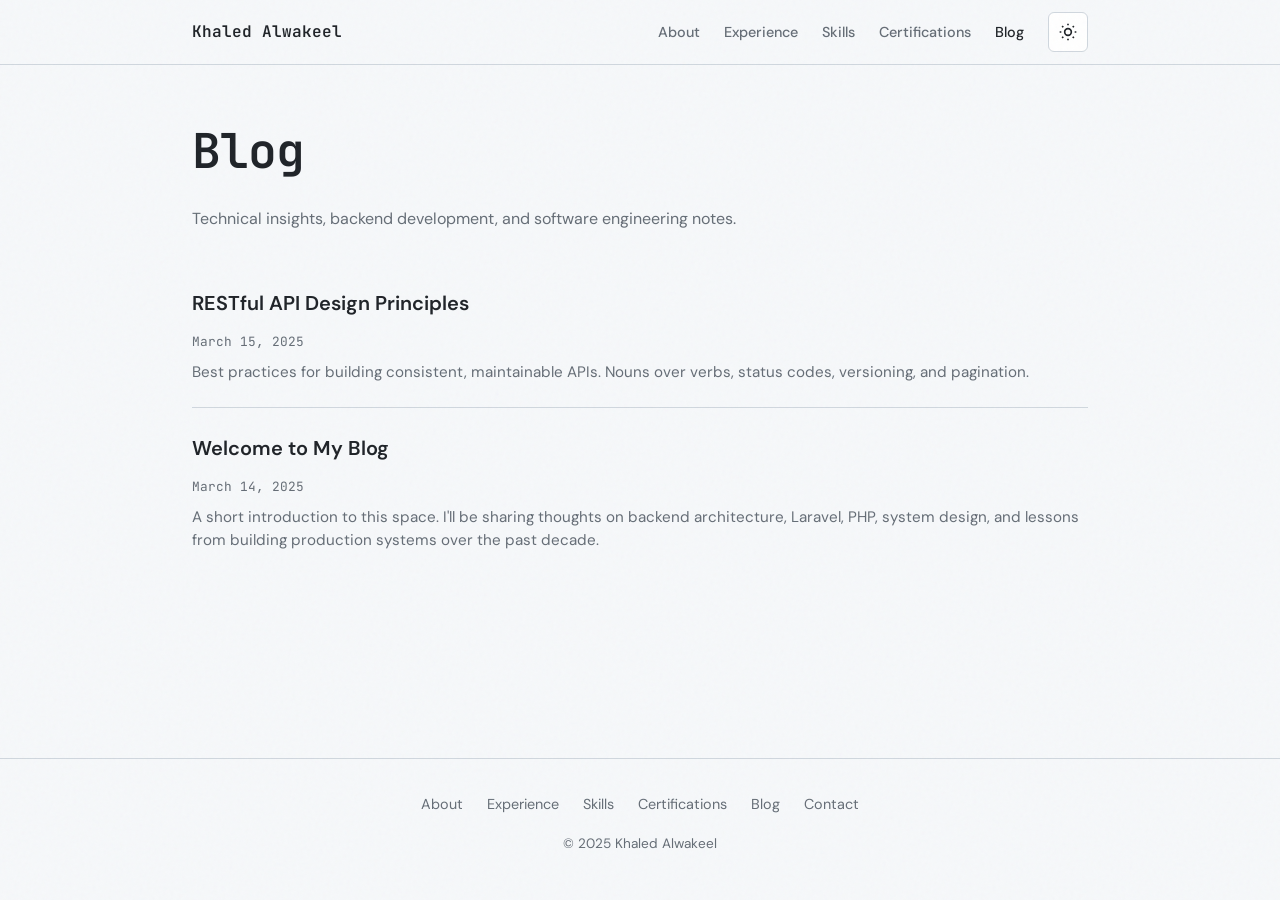
==== blog/index.html @ 08fc2f67 "Add initial portfolio site and blog Create the static portfolio and blog site for Khaled Alwakeel. A" ====
<!DOCTYPE html>
<html lang="en" data-theme="dark">
<head>
  <meta charset="UTF-8">
  <meta name="viewport" content="width=device-width, initial-scale=1.0">
  <meta name="description" content="Blog - Khaled Alwakeel. Technical insights, backend development, and software engineering.">
  <title>Blog | Khaled Alwakeel</title>
  <link rel="stylesheet" href="../css/styles.css">
</head>
<body>
  <div class="site-wrapper">
    <header class="site-header">
      <div class="container">
        <div class="header-inner">
          <div class="site-logo">
            <a href="../index.html">Khaled Alwakeel</a>
          </div>
          <nav>
            <ul class="nav-links">
              <li><a href="../index.html#about">About</a></li>
              <li><a href="../index.html#experience">Experience</a></li>
              <li><a href="../index.html#skills">Skills</a></li>
              <li><a href="../index.html#certifications">Certifications</a></li>
              <li><a href="index.html" aria-current="page">Blog</a></li>
              <li>
                <button type="button" class="theme-toggle" aria-label="Toggle dark/light mode">
                  <svg class="icon-sun" xmlns="http://www.w3.org/2000/svg" viewBox="0 0 24 24" fill="none" stroke="currentColor" stroke-width="2">
                    <circle cx="12" cy="12" r="4"/><path d="M12 2v2M12 20v2M4.93 4.93l1.41 1.41M17.66 17.66l1.41 1.41M2 12h2M20 12h2M6.34 17.66l-1.41 1.41M19.07 4.93l-1.41 1.41"/>
                  </svg>
                  <svg class="icon-moon" xmlns="http://www.w3.org/2000/svg" viewBox="0 0 24 24" fill="none" stroke="currentColor" stroke-width="2">
                    <path d="M21 12.79A9 9 0 1 1 11.21 3 7 7 0 0 0 21 12.79z"/>
                  </svg>
                </button>
              </li>
            </ul>
          </nav>
        </div>
      </div>
    </header>

    <main class="main">
      <div class="container" style="padding-top: 3rem;">
        <h1 class="hero-title">Blog</h1>
        <p class="blog-intro">Technical insights, backend development, and software engineering notes.</p>

        <ul class="post-list reveal-on-scroll">
          <li class="post-item">
            <a href="restful-api-design.html" class="post-link">
              <h2 class="post-title">RESTful API Design Principles</h2>
              <p class="post-meta">March 15, 2025</p>
              <p class="post-excerpt">Best practices for building consistent, maintainable APIs. Nouns over verbs, status codes, versioning, and pagination.</p>
            </a>
          </li>
          <li class="post-item">
            <a href="welcome-post.html" class="post-link">
              <h2 class="post-title">Welcome to My Blog</h2>
              <p class="post-meta">March 14, 2025</p>
              <p class="post-excerpt">A short introduction to this space. I'll be sharing thoughts on backend architecture, Laravel, PHP, system design, and lessons from building production systems over the past decade.</p>
            </a>
          </li>
        </ul>
      </div>
    </main>

    <footer class="site-footer">
      <div class="container">
        <ul class="footer-links">
          <li><a href="../index.html#about">About</a></li>
          <li><a href="../index.html#experience">Experience</a></li>
          <li><a href="../index.html#skills">Skills</a></li>
          <li><a href="../index.html#certifications">Certifications</a></li>
          <li><a href="index.html">Blog</a></li>
          <li><a href="mailto:Khaled_elwakeel@outlook.com">Contact</a></li>
        </ul>
        <p class="copyright">&copy; 2025 Khaled Alwakeel</p>
      </div>
    </footer>
  </div>
  <script src="../js/main.js"></script>
</body>
</html>
---- css/styles.css ----
/* ==========================================================================
   Khaled Alwakeel - Portfolio & CV
   Industrial / terminal-inspired backend developer aesthetic
   ========================================================================== */

@import url('https://fonts.googleapis.com/css2?family=JetBrains+Mono:wght@400;500;600&family=DM+Sans:ital,wght@0,400;0,500;0,600;0,700;1,400&display=swap');

/* --------------------------------------------------------------------------
   Theme: Dark (default)
   -------------------------------------------------------------------------- */
[data-theme="dark"],
:root {
  --color-bg: #0d1117;
  --color-bg-elevated: #161b22;
  --color-bg-muted: #21262d;
  --color-border: #30363d;
  --color-text: #e6edf3;
  --color-text-muted: #8b949e;
  --color-accent: #58a6ff;
  --color-accent-dim: rgba(88, 166, 255, 0.15);
  --color-success: #3fb950;
  --color-success-dim: rgba(63, 185, 80, 0.15);
  --color-focus: #58a6ff;
  --shadow-sm: 0 1px 2px rgba(0, 0, 0, 0.4);
  --shadow-md: 0 4px 12px rgba(0, 0, 0, 0.5);
  --shadow-lg: 0 8px 24px rgba(0, 0, 0, 0.6);
}

/* --------------------------------------------------------------------------
   Theme: Light
   -------------------------------------------------------------------------- */
[data-theme="light"] {
  --color-bg: #f6f8fa;
  --color-bg-elevated: #ffffff;
  --color-bg-muted: #eaeef2;
  --color-border: #d0d7de;
  --color-text: #1f2328;
  --color-text-muted: #656d76;
  --color-accent: #0969da;
  --color-accent-dim: rgba(9, 105, 218, 0.12);
  --color-success: #1a7f37;
  --color-success-dim: rgba(26, 127, 55, 0.12);
  --color-focus: #0969da;
  --shadow-sm: 0 1px 2px rgba(31, 35, 40, 0.06);
  --shadow-md: 0 4px 12px rgba(31, 35, 40, 0.1);
  --shadow-lg: 0 8px 24px rgba(31, 35, 40, 0.12);
}

/* --------------------------------------------------------------------------
   Base
   -------------------------------------------------------------------------- */
*,
*::before,
*::after {
  box-sizing: border-box;
}

html {
  scroll-behavior: smooth;
}

body {
  margin: 0;
  font-family: 'DM Sans', system-ui, -apple-system, sans-serif;
  font-size: 1rem;
  line-height: 1.6;
  color: var(--color-text);
  background-color: var(--color-bg);
  -webkit-font-smoothing: antialiased;
  -moz-osx-font-smoothing: grayscale;
}

/* Noise overlay for depth */
body::before {
  content: '';
  position: fixed;
  inset: 0;
  pointer-events: none;
  opacity: 0.03;
  background-image: url("data:image/svg+xml,%3Csvg viewBox='0 0 256 256' xmlns='http://www.w3.org/2000/svg'%3E%3Cfilter id='noise'%3E%3CfeTurbulence type='fractalNoise' baseFrequency='0.9' numOctaves='4' stitchTiles='stitch'/%3E%3C/filter%3E%3Crect width='100%25' height='100%25' filter='url(%23noise)'/%3E%3C/svg%3E");
  z-index: 9999;
}

a {
  color: var(--color-accent);
  text-decoration: none;
  transition: color 0.2s ease, opacity 0.2s ease;
}

a:hover {
  text-decoration: underline;
}

a:focus-visible {
  outline: 2px solid var(--color-focus);
  outline-offset: 2px;
}

/* --------------------------------------------------------------------------
   Layout
   -------------------------------------------------------------------------- */
.site-wrapper {
  min-height: 100vh;
  display: flex;
  flex-direction: column;
}

.main {
  flex: 1;
}

.container {
  width: 100%;
  max-width: 960px;
  margin: 0 auto;
  padding: 0 1.5rem;
}

@media (min-width: 768px) {
  .container {
    padding: 0 2rem;
  }
}

/* --------------------------------------------------------------------------
   Header & Nav
   -------------------------------------------------------------------------- */
.site-header {
  position: sticky;
  top: 0;
  z-index: 100;
  background: var(--color-bg);
  border-bottom: 1px solid var(--color-border);
  -webkit-backdrop-filter: blur(8px);
  backdrop-filter: blur(8px);
}

.header-inner {
  display: flex;
  align-items: center;
  justify-content: space-between;
  height: 4rem;
  gap: 1rem;
}

.site-logo {
  font-family: 'JetBrains Mono', monospace;
  font-weight: 600;
  font-size: 1rem;
  color: var(--color-text);
}

.site-logo a {
  color: inherit;
  text-decoration: none;
}

.site-logo a:hover {
  color: var(--color-accent);
  text-decoration: none;
}

.nav-links {
  display: flex;
  align-items: center;
  gap: 1.5rem;
  list-style: none;
  margin: 0;
  padding: 0;
}

.nav-links a {
  font-size: 0.9rem;
  font-weight: 500;
  color: var(--color-text-muted);
}

.nav-links a:hover,
.nav-links a[aria-current="page"] {
  color: var(--color-text);
  text-decoration: none;
}

/* Theme Toggle */
.theme-toggle {
  display: flex;
  align-items: center;
  justify-content: center;
  width: 2.5rem;
  height: 2.5rem;
  padding: 0;
  border: 1px solid var(--color-border);
  border-radius: 6px;
  background: var(--color-bg-elevated);
  color: var(--color-text);
  cursor: pointer;
  transition: background 0.2s, border-color 0.2s, transform 0.15s ease;
}

.theme-toggle:hover {
  background: var(--color-bg-muted);
  border-color: var(--color-accent);
}

.theme-toggle:focus-visible {
  outline: 2px solid var(--color-focus);
  outline-offset: 2px;
}

.theme-toggle svg {
  width: 1.25rem;
  height: 1.25rem;
}

.theme-toggle .icon-sun {
  display: none;
}

.theme-toggle .icon-moon {
  display: block;
}

[data-theme="light"] .theme-toggle .icon-sun {
  display: block;
}

[data-theme="light"] .theme-toggle .icon-moon {
  display: none;
}

/* --------------------------------------------------------------------------
   Hero
   -------------------------------------------------------------------------- */
.hero {
  padding: 4rem 0 3rem;
  text-align: left;
}

.hero-layout {
  display: flex;
  flex-direction: column;
  align-items: flex-start;
  gap: 2rem;
}

@media (min-width: 768px) {
  .hero-layout {
    flex-direction: row;
    align-items: center;
    gap: 3rem;
  }
}

.hero-photo-wrap {
  position: relative;
  flex-shrink: 0;
}

.hero-photo {
  display: block;
  width: 160px;
  height: 160px;
  border-radius: 12px;
  object-fit: cover;
  border: 3px solid var(--color-accent);
  box-shadow: var(--shadow-lg);
  position: relative;
  z-index: 2;
  transition: transform 0.3s ease, box-shadow 0.3s ease;
}

.hero-photo:hover {
  transform: scale(1.02);
  box-shadow: 0 0 0 4px var(--color-accent-dim), var(--shadow-lg);
}

.hero-photo-fallback {
  width: 160px;
  height: 160px;
  border-radius: 12px;
  background: var(--color-accent-dim);
  border: 3px solid var(--color-accent);
  display: flex;
  align-items: center;
  justify-content: center;
  font-family: 'JetBrains Mono', monospace;
  font-size: 2.5rem;
  font-weight: 600;
  color: var(--color-accent);
}

@media (min-width: 768px) {
  .hero-photo-fallback {
    width: 200px;
    height: 200px;
  }
}

@media (min-width: 768px) {
  .hero-photo {
    width: 200px;
    height: 200px;
  }
}

/* Decorative elements around photo */
.hero-photo-deco {
  position: absolute;
  border: 2px solid var(--color-accent);
  border-radius: 8px;
  opacity: 0.4;
  z-index: 1;
}

.hero-photo-deco-1 {
  width: 60px;
  height: 60px;
  top: -12px;
  right: -12px;
  animation: float-deco 4s ease-in-out infinite;
}

.hero-photo-deco-2 {
  width: 40px;
  height: 40px;
  bottom: -8px;
  left: -8px;
  animation: float-deco 5s ease-in-out infinite 0.5s;
}

.hero-photo-deco-3 {
  width: 24px;
  height: 24px;
  top: 50%;
  left: -20px;
  animation: float-deco 3.5s ease-in-out infinite 1s;
}

@keyframes float-deco {
  0%, 100% { transform: translate(0, 0) rotate(0deg); }
  50% { transform: translate(4px, -4px) rotate(5deg); }
}

.hero-text {
  flex: 1;
}

.hero-title {
  font-family: 'JetBrains Mono', monospace;
  font-size: clamp(2rem, 5vw, 3rem);
  font-weight: 600;
  margin: 0 0 0.5rem;
  letter-spacing: -0.02em;
  color: var(--color-text);
}

.hero-subtitle {
  font-size: 1.25rem;
  color: var(--color-accent);
  margin: 0 0 0.5rem;
  font-weight: 500;
}

.hero-tagline {
  font-size: 1rem;
  color: var(--color-text-muted);
  margin: 0;
  max-width: 36ch;
}

/* --------------------------------------------------------------------------
   Sections
   -------------------------------------------------------------------------- */
.section {
  padding: 3rem 0;
  border-top: 1px solid var(--color-border);
}

.section:first-of-type {
  border-top: none;
}

.section-title {
  font-family: 'JetBrains Mono', monospace;
  font-size: 0.75rem;
  font-weight: 600;
  text-transform: uppercase;
  letter-spacing: 0.1em;
  color: var(--color-accent);
  margin: 0 0 1.5rem;
}

.section-content {
  color: var(--color-text);
}

/* --------------------------------------------------------------------------
   About
   -------------------------------------------------------------------------- */
.about-text {
  max-width: 65ch;
  margin: 0;
  font-size: 1.05rem;
}

.contact-list {
  display: flex;
  flex-wrap: wrap;
  gap: 1rem;
  margin: 1.5rem 0 0;
  padding: 0;
  list-style: none;
}

.contact-list li {
  display: flex;
  align-items: center;
  gap: 0.5rem;
  font-size: 0.9rem;
  color: var(--color-text-muted);
}

.contact-list a {
  color: var(--color-accent);
}

/* --------------------------------------------------------------------------
   Experience Timeline
   -------------------------------------------------------------------------- */
.timeline {
  position: relative;
  padding-left: 1.5rem;
  border-left: 2px solid var(--color-border);
  margin-left: 0.5rem;
}

.timeline-item {
  position: relative;
  padding-bottom: 2rem;
  transition: transform 0.2s ease;
}

.timeline-item:hover {
  transform: translateX(4px);
}

.timeline-item:last-child {
  padding-bottom: 0;
}

.timeline-item::before {
  content: '';
  position: absolute;
  left: -1.625rem;
  top: 0.35rem;
  width: 10px;
  height: 10px;
  border-radius: 50%;
  background: var(--color-accent);
  box-shadow: 0 0 0 3px var(--color-bg);
}

.exp-header {
  display: flex;
  flex-wrap: wrap;
  align-items: baseline;
  gap: 0.5rem 1rem;
  margin-bottom: 0.5rem;
}

.exp-company {
  font-weight: 600;
  font-size: 1.1rem;
  color: var(--color-text);
}

.exp-role {
  font-size: 0.95rem;
  color: var(--color-accent);
}

.exp-date {
  font-family: 'JetBrains Mono', monospace;
  font-size: 0.8rem;
  color: var(--color-text-muted);
}

.exp-location {
  font-size: 0.85rem;
  color: var(--color-text-muted);
}

.exp-bullets {
  margin: 0.5rem 0 0;
  padding-left: 1.25rem;
}

.exp-bullets li {
  margin-bottom: 0.35rem;
}

/* --------------------------------------------------------------------------
   Skills
   -------------------------------------------------------------------------- */
.skills-grid {
  display: grid;
  gap: 1.5rem;
}

@media (min-width: 640px) {
  .skills-grid {
    grid-template-columns: repeat(2, 1fr);
  }
}

.skill-category {
  background: var(--color-bg-elevated);
  border: 1px solid var(--color-border);
  border-radius: 8px;
  padding: 1.25rem;
  transition: border-color 0.2s, box-shadow 0.2s;
}

.skill-category:hover {
  border-color: var(--color-accent);
  box-shadow: var(--shadow-sm);
}

.skill-category-title {
  font-family: 'JetBrains Mono', monospace;
  font-size: 0.8rem;
  font-weight: 600;
  color: var(--color-accent);
  margin: 0 0 0.75rem;
}

.skill-tags {
  display: flex;
  flex-wrap: wrap;
  gap: 0.5rem;
}

.skill-tag {
  font-family: 'JetBrains Mono', monospace;
  font-size: 0.75rem;
  padding: 0.25rem 0.6rem;
  background: var(--color-accent-dim);
  color: var(--color-accent);
  border-radius: 4px;
  border: 1px solid transparent;
  transition: transform 0.15s ease, background 0.15s ease;
}

.skill-tag:hover {
  transform: scale(1.05);
  border-color: var(--color-accent);
}

[data-theme="light"] .skill-tag {
  background: var(--color-accent-dim);
}

/* --------------------------------------------------------------------------
   Certifications
   -------------------------------------------------------------------------- */
.cert-grid {
  display: grid;
  gap: 1rem;
}

@media (min-width: 640px) {
  .cert-grid {
    grid-template-columns: repeat(2, 1fr);
  }
}

@media (min-width: 960px) {
  .cert-grid {
    grid-template-columns: repeat(3, 1fr);
  }
}

.cert-card {
  background: var(--color-bg-elevated);
  border: 1px solid var(--color-border);
  border-radius: 8px;
  padding: 1.25rem;
  transition: border-color 0.2s, box-shadow 0.2s;
}

.cert-card:hover {
  border-color: var(--color-accent);
  box-shadow: var(--shadow-sm);
}

.cert-card-header {
  display: flex;
  align-items: flex-start;
  gap: 0.75rem;
  margin-bottom: 0.5rem;
}

.cert-badge {
  flex-shrink: 0;
  width: 40px;
  height: 40px;
  border-radius: 6px;
  display: flex;
  align-items: center;
  justify-content: center;
  font-size: 0.7rem;
  font-weight: 700;
  font-family: 'JetBrains Mono', monospace;
}

.cert-badge-microsoft {
  background: linear-gradient(135deg, #f25022 0%, #7fba00 33%, #00a4ef 66%, #ffb900 100%);
}

.cert-badge-ibm {
  background: #0530ad;
  color: #fff;
}

.cert-badge-linux {
  background: #333;
  color: #fff;
  font-size: 0.6rem;
  font-weight: 700;
}

.cert-badge-linux::before {
  content: 'LF';
  font-family: 'JetBrains Mono', monospace;
}

.cert-badge-cisco {
  background: #0077b5;
  color: #fff;
}

.cert-badge-coursera {
  background: #0056d2;
  color: #fff;
}

.cert-badge-hackerrank {
  background: #1ba94c;
  color: #fff;
}

.cert-badge-opswat {
  background: #004c99;
  color: #fff;
}

.cert-badge-udacity {
  background: #0177b6;
  color: #fff;
}

.cert-card-title-wrap {
  flex: 1;
  min-width: 0;
}

.cert-name {
  font-weight: 600;
  font-size: 0.95rem;
  color: var(--color-text);
  margin: 0 0 0.25rem;
  line-height: 1.3;
}

.cert-issuer {
  font-size: 0.85rem;
  color: var(--color-text-muted);
  margin: 0;
}

.cert-meta {
  font-family: 'JetBrains Mono', monospace;
  font-size: 0.75rem;
  color: var(--color-text-muted);
  margin: 0 0 0.5rem;
}

.cert-skills {
  display: inline-block;
  font-size: 0.75rem;
  padding: 0.2rem 0.5rem;
  background: var(--color-accent-dim);
  color: var(--color-accent);
  border-radius: 4px;
  margin-bottom: 0.75rem;
}

.cert-show-btn {
  display: inline-flex;
  align-items: center;
  gap: 0.35rem;
  font-size: 0.85rem;
  font-weight: 500;
  color: var(--color-accent);
  text-decoration: none;
  padding: 0.4rem 0.75rem;
  border: 1px solid var(--color-accent);
  border-radius: 6px;
  transition: background 0.2s, color 0.2s;
}

.cert-show-btn:hover {
  background: var(--color-accent-dim);
  text-decoration: none;
}

.cert-btn-icon {
  font-size: 0.9em;
  opacity: 0.8;
}

.cert-footer-link {
  margin-top: 1.5rem;
  color: var(--color-text-muted);
  font-size: 0.9rem;
}

/* --------------------------------------------------------------------------
   Footer
   -------------------------------------------------------------------------- */
.site-footer {
  margin-top: auto;
  padding: 2rem 0;
  border-top: 1px solid var(--color-border);
  text-align: center;
}

.footer-links {
  display: flex;
  flex-wrap: wrap;
  justify-content: center;
  gap: 1.5rem;
  margin: 0;
  padding: 0;
  list-style: none;
}

.footer-links a {
  font-size: 0.9rem;
  color: var(--color-text-muted);
}

.footer-links a:hover {
  color: var(--color-accent);
}

.copyright {
  margin-top: 1rem;
  font-size: 0.85rem;
  color: var(--color-text-muted);
}

/* --------------------------------------------------------------------------
   Blog
   -------------------------------------------------------------------------- */
.blog-intro {
  margin-bottom: 2rem;
  color: var(--color-text-muted);
}

.blog-view-all {
  margin-top: 1.5rem;
  margin-bottom: 0;
}

.blog-view-all a {
  font-weight: 500;
}

.blog-view-all a:hover {
  text-decoration: none;
}

.post-list {
  list-style: none;
  margin: 0;
  padding: 0;
}

.post-item {
  padding: 1.5rem 0;
  border-bottom: 1px solid var(--color-border);
  transition: opacity 0.2s;
}

.post-item:hover {
  opacity: 0.9;
}

.post-item:last-child {
  border-bottom: none;
}

.post-link {
  display: block;
  color: inherit;
  text-decoration: none;
}

.post-link:hover {
  color: var(--color-accent);
  text-decoration: none;
}

.post-title {
  font-size: 1.25rem;
  font-weight: 600;
  margin: 0 0 0.5rem;
}

.post-meta {
  font-family: 'JetBrains Mono', monospace;
  font-size: 0.8rem;
  color: var(--color-text-muted);
  margin-bottom: 0.5rem;
}

.post-excerpt {
  font-size: 0.95rem;
  color: var(--color-text-muted);
  margin: 0;
  line-height: 1.5;
}

/* Post single */
.post-header {
  margin-bottom: 2rem;
}

.post-header .post-title {
  font-size: clamp(1.5rem, 4vw, 2rem);
  margin-bottom: 0.5rem;
}

.post-share {
  display: flex;
  align-items: center;
  gap: 0.5rem;
  margin-top: 1rem;
}

.post-share-label {
  font-size: 0.85rem;
  color: var(--color-text-muted);
  margin-right: 0.25rem;
}

.post-share-btn {
  display: inline-flex;
  align-items: center;
  justify-content: center;
  width: 36px;
  height: 36px;
  border-radius: 6px;
  border: 1px solid var(--color-border);
  background: var(--color-bg-elevated);
  color: var(--color-text-muted);
  transition: border-color 0.2s, color 0.2s, background 0.2s;
}

.post-share-btn:hover {
  border-color: var(--color-accent);
  color: var(--color-accent);
  background: var(--color-accent-dim);
}

.post-share-btn:focus-visible {
  outline: 2px solid var(--color-focus);
  outline-offset: 2px;
}

.post-share-twitter {
  font-size: 1rem;
  font-weight: 600;
}

.post-share-copy {
  cursor: pointer;
  padding: 0;
  font: inherit;
}

.post-share-copy.copied {
  border-color: var(--color-success);
  color: var(--color-success);
}

.post-content {
  max-width: 65ch;
}

.post-content h2 {
  font-size: 1.25rem;
  margin: 2rem 0 0.75rem;
  color: var(--color-text);
}

.post-content p {
  margin: 0 0 1rem;
}

.post-content ul {
  margin: 0 0 1rem;
  padding-left: 1.5rem;
}

.post-content code {
  font-family: 'JetBrains Mono', monospace;
  font-size: 0.9em;
  padding: 0.15rem 0.4rem;
  background: var(--color-bg-muted);
  border-radius: 4px;
  color: var(--color-accent);
}

/* --------------------------------------------------------------------------
   Animations
   -------------------------------------------------------------------------- */
@keyframes fadeInUp {
  from {
    opacity: 0;
    transform: translateY(12px);
  }
  to {
    opacity: 1;
    transform: translateY(0);
  }
}

.animate-in {
  animation: fadeInUp 0.5s ease forwards;
}

.animate-in-delay-1,
.animate-in-delay-2,
.animate-in-delay-3,
.animate-in-delay-4,
.animate-in-delay-5 {
  opacity: 0;
  animation: fadeInUp 0.5s ease forwards;
}

.animate-in-delay-1 { animation-delay: 0.1s; }
.animate-in-delay-2 { animation-delay: 0.2s; }
.animate-in-delay-3 { animation-delay: 0.3s; }
.animate-in-delay-4 { animation-delay: 0.4s; }
.animate-in-delay-5 { animation-delay: 0.5s; }

/* Scroll-triggered reveal */
.reveal-on-scroll {
  opacity: 0;
  transform: translateY(20px);
  transition: opacity 0.5s ease, transform 0.5s ease;
}

.reveal-on-scroll.is-visible {
  opacity: 1;
  transform: translateY(0);
}

.reveal-on-scroll.reveal-delay-1 { transition-delay: 0.1s; }
.reveal-on-scroll.reveal-delay-2 { transition-delay: 0.15s; }
.reveal-on-scroll.reveal-delay-3 { transition-delay: 0.2s; }
.reveal-on-scroll.reveal-delay-4 { transition-delay: 0.25s; }
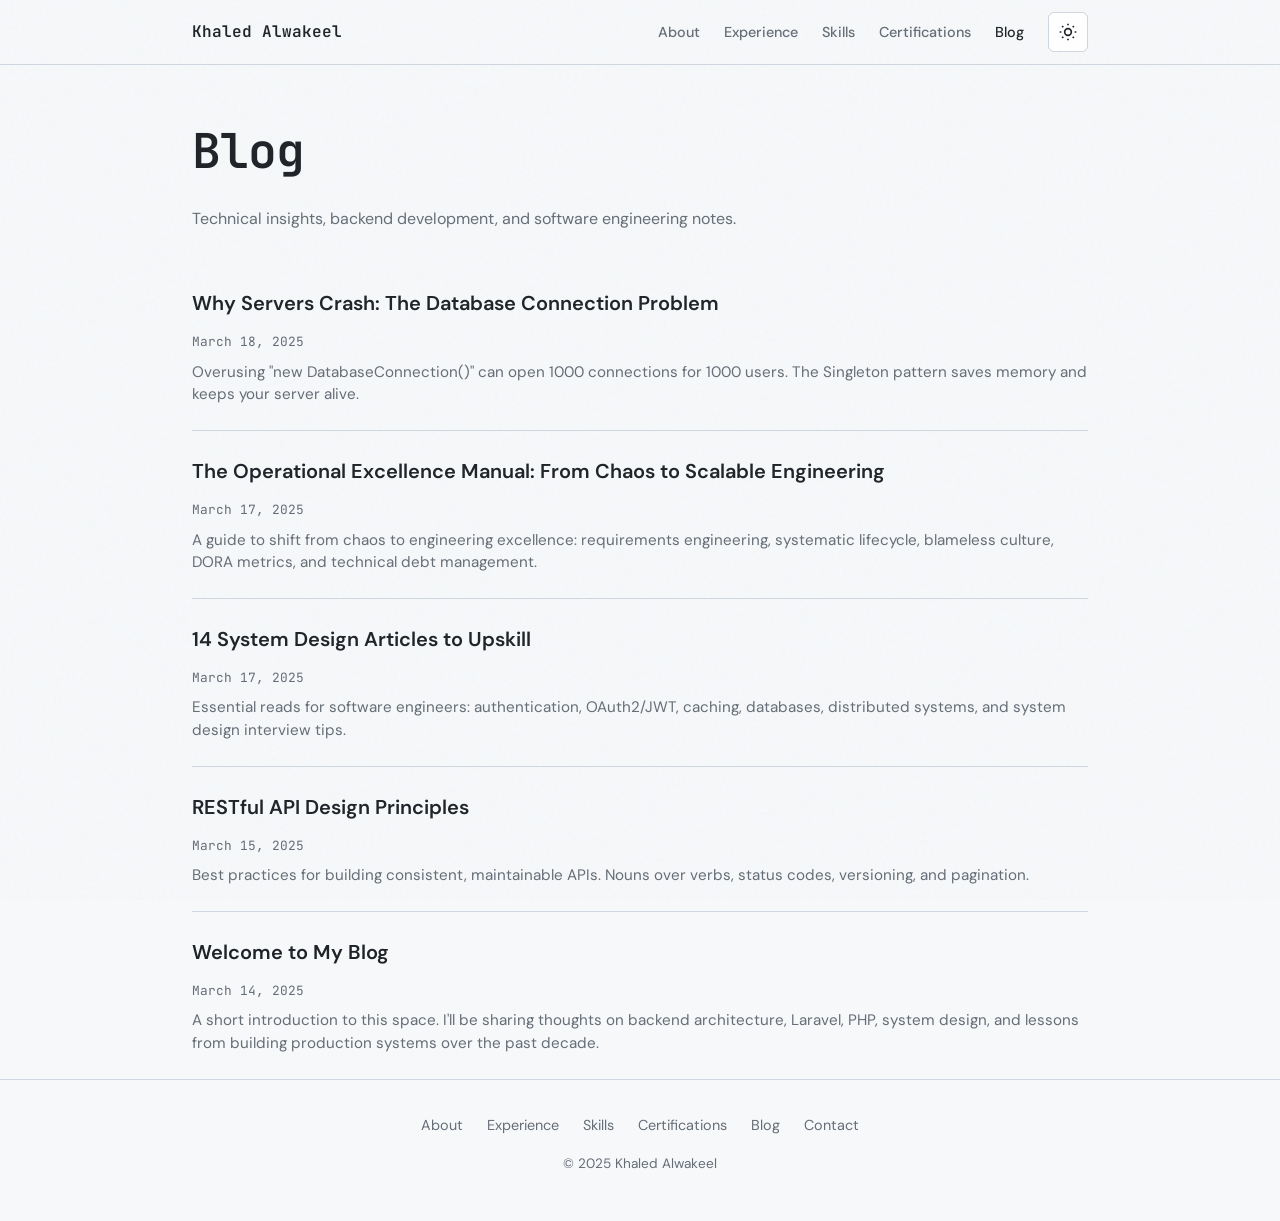
==== commit 18c6c945: "Add Operational Excellence post and styles Add a new blog post (blog/operational-excellence-manual.h" ====
--- a/blog/index.html
+++ b/blog/index.html
@@ -45,6 +45,27 @@
 
         <ul class="post-list reveal-on-scroll">
           <li class="post-item">
+            <a href="singleton-database-connection.html" class="post-link">
+              <h2 class="post-title">Why Servers Crash: The Database Connection Problem</h2>
+              <p class="post-meta">March 18, 2025</p>
+              <p class="post-excerpt">Overusing "new DatabaseConnection()" can open 1000 connections for 1000 users. The Singleton pattern saves memory and keeps your server alive.</p>
+            </a>
+          </li>
+          <li class="post-item">
+            <a href="operational-excellence-manual.html" class="post-link">
+              <h2 class="post-title">The Operational Excellence Manual: From Chaos to Scalable Engineering</h2>
+              <p class="post-meta">March 17, 2025</p>
+              <p class="post-excerpt">A guide to shift from chaos to engineering excellence: requirements engineering, systematic lifecycle, blameless culture, DORA metrics, and technical debt management.</p>
+            </a>
+          </li>
+          <li class="post-item">
+            <a href="system-design-articles.html" class="post-link">
+              <h2 class="post-title">14 System Design Articles to Upskill</h2>
+              <p class="post-meta">March 17, 2025</p>
+              <p class="post-excerpt">Essential reads for software engineers: authentication, OAuth2/JWT, caching, databases, distributed systems, and system design interview tips.</p>
+            </a>
+          </li>
+          <li class="post-item">
             <a href="restful-api-design.html" class="post-link">
               <h2 class="post-title">RESTful API Design Principles</h2>
               <p class="post-meta">March 15, 2025</p>
--- a/css/styles.css
+++ b/css/styles.css
@@ -909,9 +909,172 @@
   margin: 0 0 1rem;
 }
 
-.post-content ul {
+.post-content ul,
+.post-content ol {
   margin: 0 0 1rem;
   padding-left: 1.5rem;
+}
+
+.post-article-list {
+  list-style: decimal;
+}
+
+.post-article-list li {
+  margin-bottom: 1.25rem;
+  padding-left: 0.5rem;
+}
+
+.post-article-list li a {
+  word-break: break-all;
+}
+
+.post-figure {
+  margin: 2rem 0;
+}
+
+.post-image {
+  max-width: 100%;
+  height: auto;
+  border-radius: 8px;
+  border: 1px solid var(--color-border);
+}
+
+.post-figure figcaption {
+  font-size: 0.85rem;
+  color: var(--color-text-muted);
+  margin-top: 0.5rem;
+  text-align: center;
+}
+
+/* Operational Excellence infographics */
+.post-infographic {
+  max-width: 100%;
+  overflow-x: auto;
+}
+
+.post-infographic .phases-svg,
+.post-infographic .env-svg {
+  width: 100%;
+  min-width: 280px;
+  height: auto;
+}
+
+.post-infographic .env-box {
+  fill: var(--color-bg-muted);
+  stroke: var(--color-border);
+  stroke-width: 1.5;
+}
+
+.post-infographic .env-box.env-staging {
+  fill: var(--color-accent-dim);
+  stroke: var(--color-accent);
+}
+
+.post-infographic .env-box.env-prod {
+  fill: var(--color-success-dim);
+  stroke: var(--color-success);
+}
+
+.post-infographic .env-title {
+  fill: var(--color-text);
+  font-size: 12px;
+  font-weight: 600;
+}
+
+.post-infographic .env-desc {
+  fill: var(--color-text-muted);
+  font-size: 10px;
+}
+
+.post-infographic .env-arrow {
+  color: var(--color-text-muted);
+}
+
+/* DORA metrics cards */
+.infographic-dora {
+  padding: 0.5rem 0;
+}
+
+.dora-cards {
+  display: grid;
+  grid-template-columns: repeat(auto-fit, minmax(140px, 1fr));
+  gap: 1rem;
+}
+
+.dora-card {
+  background: var(--color-bg-muted);
+  border: 1px solid var(--color-border);
+  border-radius: 8px;
+  padding: 1rem;
+  text-align: center;
+}
+
+.dora-card:hover {
+  border-color: var(--color-accent);
+  background: var(--color-accent-dim);
+}
+
+.dora-icon {
+  display: block;
+  font-size: 1.5rem;
+  margin-bottom: 0.5rem;
+  color: var(--color-accent);
+}
+
+.dora-label {
+  font-size: 0.9rem;
+  font-weight: 600;
+  color: var(--color-text);
+  margin: 0 0 0.25rem;
+}
+
+.dora-desc {
+  font-size: 0.8rem;
+  color: var(--color-text-muted);
+  margin: 0;
+}
+
+/* 20% Rule sprint bar */
+.infographic-sprint {
+  padding: 0.5rem 0;
+}
+
+.sprint-bar-wrap {
+  display: flex;
+  border-radius: 8px;
+  overflow: hidden;
+  border: 1px solid var(--color-border);
+}
+
+.sprint-bar {
+  display: flex;
+  align-items: center;
+  justify-content: center;
+  min-height: 48px;
+  padding: 0.5rem;
+}
+
+.sprint-bar.sprint-features {
+  background: var(--color-accent-dim);
+  color: var(--color-accent);
+  border-right: 1px solid var(--color-border);
+}
+
+.sprint-bar.sprint-debt {
+  background: var(--color-success-dim);
+  color: var(--color-success);
+}
+
+.sprint-label {
+  font-size: 0.85rem;
+  font-weight: 600;
+}
+
+.sprint-note {
+  font-size: 0.8rem;
+  color: var(--color-text-muted);
+  margin: 0.75rem 0 0;
+  text-align: center;
 }
 
 .post-content code {
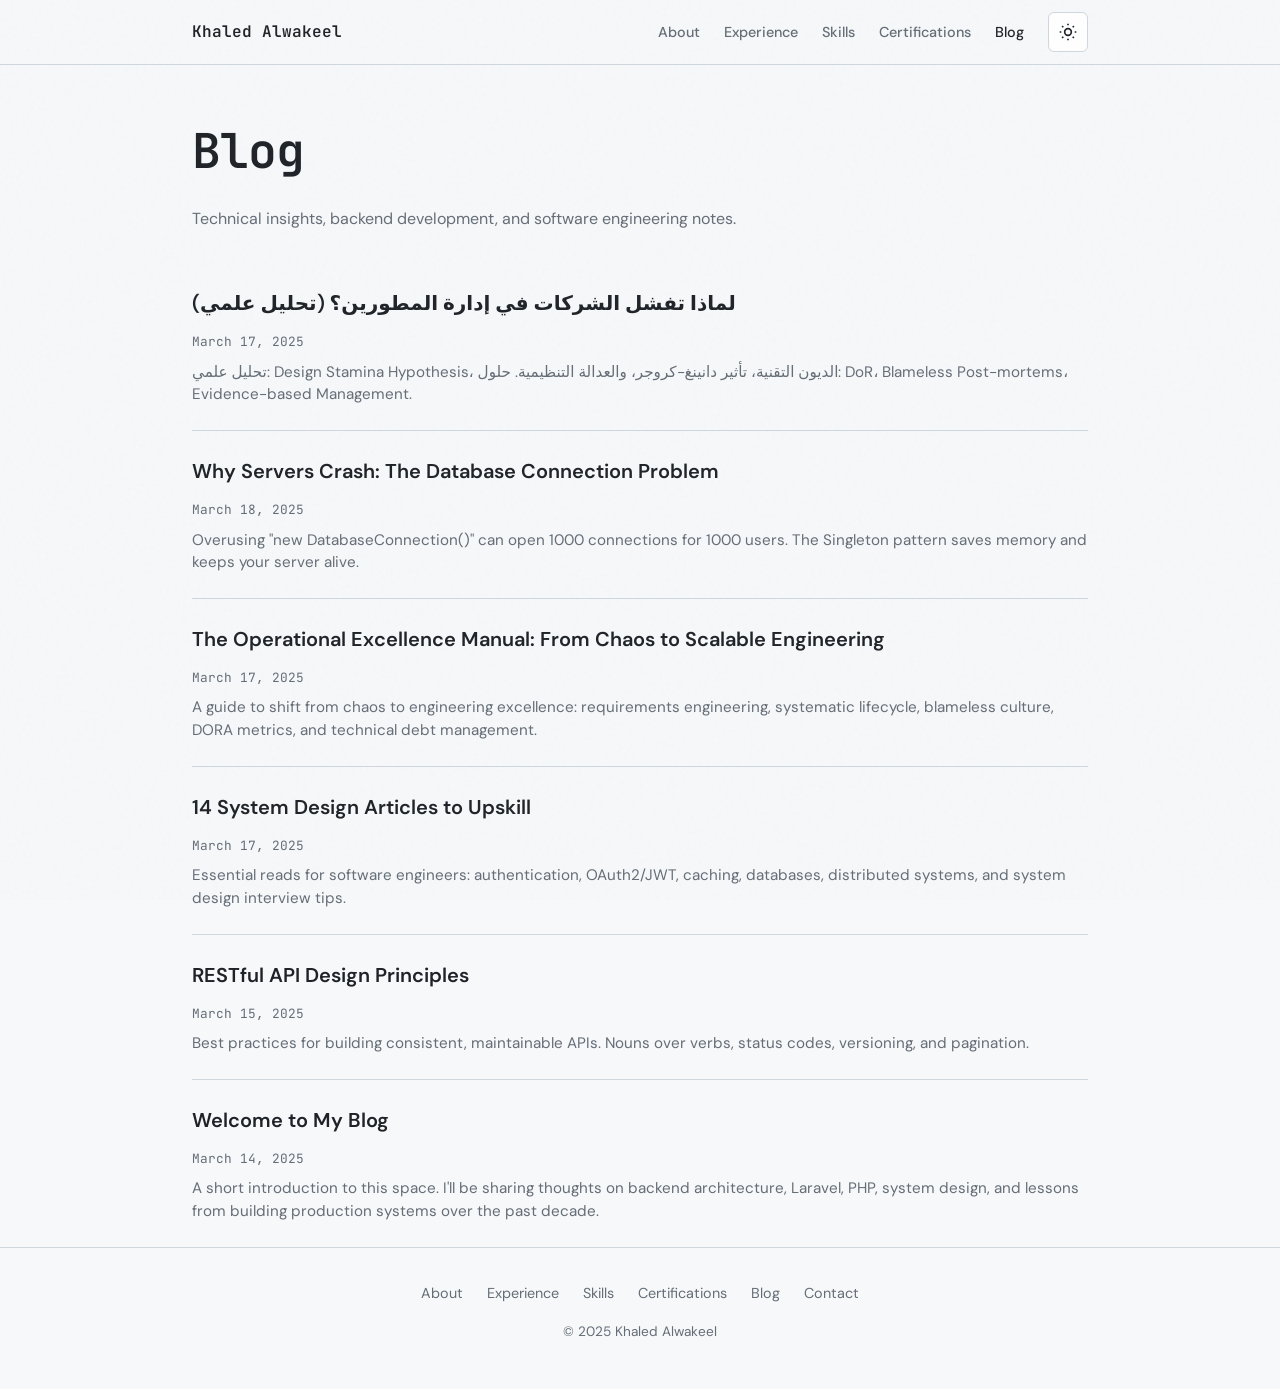
==== commit 0df52834: "Add Arabic blog post about management failures Add a new Arabic RTL blog post 'لماذا تفشل الشركات في" ====
--- a/blog/index.html
+++ b/blog/index.html
@@ -44,6 +44,13 @@
         <p class="blog-intro">Technical insights, backend development, and software engineering notes.</p>
 
         <ul class="post-list reveal-on-scroll">
+          <li class="post-item">
+            <a href="why-companies-fail-managing-developers.html" class="post-link">
+              <h2 class="post-title">لماذا تفشل الشركات في إدارة المطورين؟ (تحليل علمي)</h2>
+              <p class="post-meta">March 17, 2025</p>
+              <p class="post-excerpt">تحليل علمي: Design Stamina Hypothesis، الديون التقنية، تأثير دانينغ-كروجر، والعدالة التنظيمية. حلول: DoR، Blameless Post-mortems، Evidence-based Management.</p>
+            </a>
+          </li>
           <li class="post-item">
             <a href="singleton-database-connection.html" class="post-link">
               <h2 class="post-title">Why Servers Crash: The Database Connection Problem</h2>
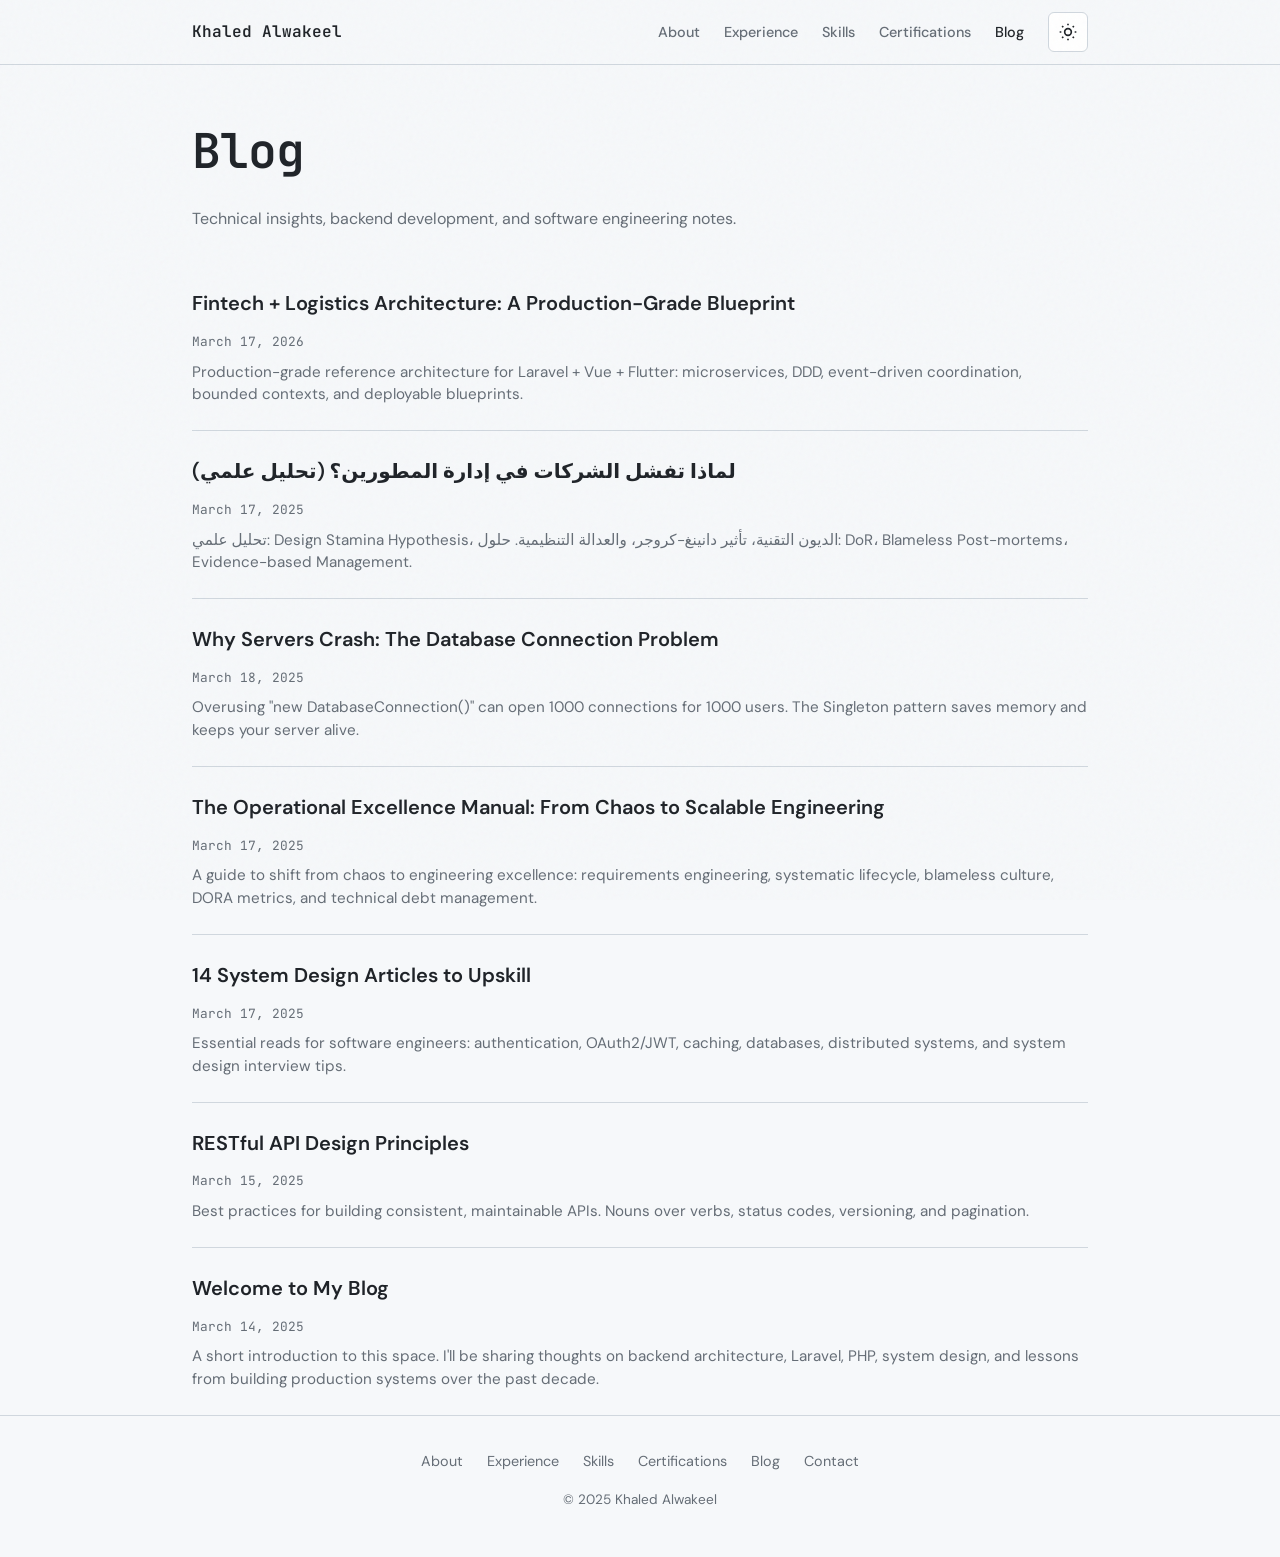
==== commit f26cd575: "Add Fintech + Logistics architecture post Introduce a new blog post (blog/fintech-logistics-architec" ====
--- a/blog/index.html
+++ b/blog/index.html
@@ -44,6 +44,13 @@
         <p class="blog-intro">Technical insights, backend development, and software engineering notes.</p>
 
         <ul class="post-list reveal-on-scroll">
+          <li class="post-item">
+            <a href="fintech-logistics-architecture.html" class="post-link">
+              <h2 class="post-title">Fintech + Logistics Architecture: A Production-Grade Blueprint</h2>
+              <p class="post-meta">March 17, 2026</p>
+              <p class="post-excerpt">Production-grade reference architecture for Laravel + Vue + Flutter: microservices, DDD, event-driven coordination, bounded contexts, and deployable blueprints.</p>
+            </a>
+          </li>
           <li class="post-item">
             <a href="why-companies-fail-managing-developers.html" class="post-link">
               <h2 class="post-title">لماذا تفشل الشركات في إدارة المطورين؟ (تحليل علمي)</h2>
